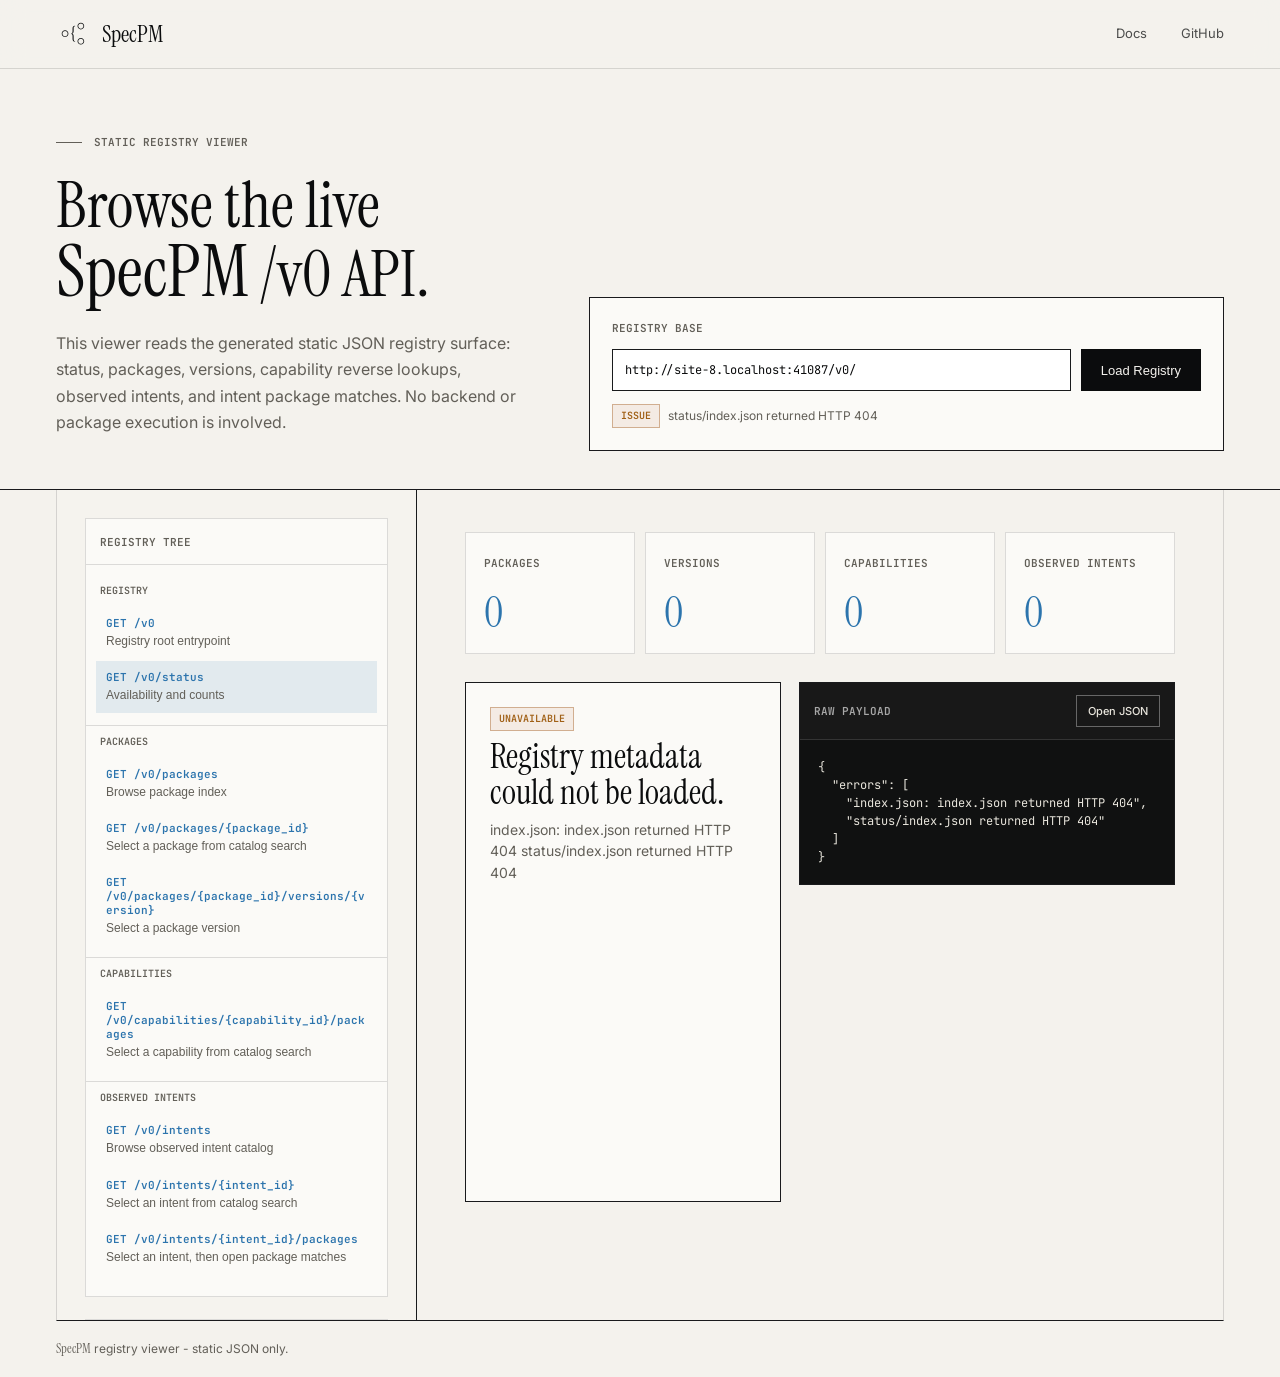
==== landing_page/viewer.html @ c925a7ac "Add registry viewer route builder" ====
<!DOCTYPE html>
<html lang="en">
<head>
  <meta charset="utf-8" />
  <meta name="viewport" content="width=device-width, initial-scale=1" />
  <title>SpecPM Registry Viewer</title>
  <meta
    name="description"
    content="Browse the static SpecPM /v0 registry API: status, packages, versions, capabilities, and observed intents."
  />
  <link rel="preconnect" href="https://fonts.googleapis.com" />
  <link rel="preconnect" href="https://fonts.gstatic.com" crossorigin />
  <link
    href="https://fonts.googleapis.com/css2?family=Instrument+Serif:ital@0;1&family=Inter:wght@400;500;600;700&family=JetBrains+Mono:wght@400;500;600&display=swap"
    rel="stylesheet"
  />
  <link rel="stylesheet" href="./assets/specpm-design.css" />
  <link rel="stylesheet" href="./assets/viewer.css" />
</head>
<body class="viewer-page">
  <header class="site-nav">
    <div class="wrap nav-inner">
      <a class="brand" href="https://0al-spec.github.io/SpecPM" aria-label="SpecPM documentation home">
        <svg class="brand-mark" viewBox="0 0 1091 1091" fill="none" aria-hidden="true">
          <path d="M374 534.5C374 488.384 336.616 451 290.5 451C244.384 451 207 488.384 207 534.5C207 580.616 244.384 618 290.5 618V642C231.129 642 183 593.871 183 534.5C183 475.129 231.129 427 290.5 427C349.871 427 398 475.129 398 534.5C398 593.871 349.871 642 290.5 642V618C336.616 618 374 580.616 374 534.5Z" fill="currentColor" />
          <path d="M881 291.5C881 245.384 843.616 208 797.5 208C751.384 208 714 245.384 714 291.5C714 337.616 751.384 375 797.5 375V399C738.129 399 690 350.871 690 291.5C690 232.129 738.129 184 797.5 184C856.871 184 905 232.129 905 291.5C905 350.871 856.871 399 797.5 399V375C843.616 375 881 337.616 881 291.5Z" fill="currentColor" />
          <path d="M881 777.5C881 731.384 843.616 694 797.5 694C751.384 694 714 731.384 714 777.5C714 823.616 751.384 861 797.5 861V885C738.129 885 690 836.871 690 777.5C690 718.129 738.129 670 797.5 670C856.871 670 905 718.129 905 777.5C905 836.871 856.871 885 797.5 885V861C843.616 861 881 823.616 881 777.5Z" fill="currentColor" />
          <path d="M606.6 785.6C556.2 785.6 531 758.4 531 704V618.8C531 590.4 527.6 570.6 520.8 559.4C514.4 547.8 504.2 542 490.2 542C485.4 542 483 539.6 483 534.8C483 530 485.4 527.6 490.2 527.6C504.2 527.6 514.4 521.8 520.8 510.2C527.6 498.6 531 478.8 531 450.8V365.6C531 311.2 556.2 284 606.6 284C611.4 284 613.8 286.4 613.8 291.2C613.8 296 611.4 298.4 606.6 298.4C579.4 298.4 565.8 320 565.8 363.2V448.4C565.8 475.2 562.2 494.8 555 507.2C548.2 519.6 537 528.8 521.4 534.8C537 540.8 548.2 550 555 562.4C562.2 574.8 565.8 594.4 565.8 621.2V706.4C565.8 749.6 579.4 771.2 606.6 771.2C611.4 771.2 613.8 773.6 613.8 778.4C613.8 783.2 611.4 785.6 606.6 785.6Z" fill="currentColor" />
        </svg>
        SpecPM
      </a>
      <nav class="nav-links" aria-label="Registry viewer navigation">
        <a href="https://0al-spec.github.io/SpecPM">Docs</a>
        <a href="https://github.com/0al-spec/SpecPM" target="_blank" rel="noopener">GitHub</a>
      </nav>
    </div>
  </header>

  <main>
    <section class="hero">
      <div class="wrap hero-grid">
        <div>
          <p class="eyebrow">Static Registry Viewer</p>
          <h1 class="display">Browse the live <span class="serif-name">SpecPM</span> /v0 API.</h1>
          <p class="lede">
            This viewer reads the generated static JSON registry surface:
            status, packages, versions, capability reverse lookups, observed
            intents, and intent package matches. No backend or package execution
            is involved.
          </p>
        </div>

        <form class="registry-control" id="registry-form">
          <label for="registry-base">Registry base</label>
          <div class="registry-input-row">
            <input id="registry-base" name="registry-base" autocomplete="off" />
            <button class="btn primary" type="submit">Load Registry</button>
          </div>
          <div class="status-line" id="load-status">
            <span class="pill warn">Waiting</span>
            <span class="status-message">Choose a registry and load metadata.</span>
          </div>
        </form>
      </div>
    </section>

    <section class="viewer">
      <aside class="sidebar" aria-label="Registry navigation">
        <div class="sidebar-inner">
          <section class="panel">
            <div class="panel-head">
              <span class="panel-title">Registry Tree</span>
            </div>
            <div class="tree" id="endpoint-tree"></div>
          </section>

          <section class="panel">
            <div class="panel-head">
              <span class="panel-title">Catalog Search</span>
              <span class="pill" id="catalog-count">0</span>
            </div>
            <div class="catalog-search">
              <input class="search-input" id="catalog-filter" placeholder="Search packages, intents, capabilities" />
              <div class="segmented" aria-label="Catalog search scope">
                <button class="segment active" type="button" data-action="catalog-mode" data-mode="all">All</button>
                <button class="segment" type="button" data-action="catalog-mode" data-mode="package">Packages</button>
                <button class="segment" type="button" data-action="catalog-mode" data-mode="intent">Intents</button>
                <button class="segment" type="button" data-action="catalog-mode" data-mode="capability">Capabilities</button>
              </div>
            </div>
            <div class="list catalog-list" id="catalog-list"></div>
          </section>
        </div>
      </aside>

      <section class="content" aria-live="polite">
        <div class="summary-grid" id="summary-grid"></div>
        <div class="route-alert" id="route-alert" hidden></div>
        <div class="workspace">
          <article class="detail" id="detail-panel"></article>
          <section class="json-panel">
            <div class="panel-head">
              <span class="panel-title" id="json-title">Raw Payload</span>
              <a class="btn small" id="raw-link" href="#" target="_blank" rel="noopener">Open JSON</a>
            </div>
            <pre id="json-output">{}</pre>
          </section>
        </div>
      </section>
    </section>
  </main>

  <footer class="footer">
    <div class="wrap">
      <span><span class="serif-name">SpecPM</span> registry viewer - static JSON only.</span>
    </div>
  </footer>

  <script src="./assets/viewer.js" defer></script>
</body>
</html>
---- landing_page/assets/specpm-design.css ----
:root {
  --ink: #0b0c0d;
  --ink-2: #151719;
  --paper: #f4f2ed;
  --paper-2: #e8e4dc;
  --paper-3: #dad5ca;
  --panel: #fbfaf7;
  --muted: #625f58;
  --muted-2: #858078;
  --rule: #191a1c;
  --rule-soft: rgba(25, 26, 28, 0.14);
  --rule-mid: rgba(25, 26, 28, 0.24);
  --accent: #2c74ad;
  --accent-soft: rgba(44, 116, 173, 0.12);
  --ok: #1f7a4c;
  --warn: #a06016;
  --dark-rule: rgba(244, 242, 237, 0.16);
  --serif: "Instrument Serif", Georgia, serif;
  --sans: "Inter", "Helvetica Neue", Arial, sans-serif;
  --mono: "JetBrains Mono", ui-monospace, SFMono-Regular, Menlo, monospace;
}

* {
  box-sizing: border-box;
}

body {
  margin: 0;
  background: var(--paper);
  color: var(--ink);
  font-family: var(--sans);
  font-size: 15px;
  line-height: 1.5;
  letter-spacing: 0;
  -webkit-font-smoothing: antialiased;
}

a {
  color: inherit;
  text-decoration: none;
}

code,
pre,
input {
  font-family: var(--mono);
}

.serif-name {
  font-family: var(--serif);
  font-size: 1.12em;
  font-weight: 400;
  letter-spacing: 0;
  line-height: inherit;
  text-transform: none;
  vertical-align: baseline;
}

.site-nav {
  position: sticky;
  top: 0;
  z-index: 30;
  border-bottom: 1px solid var(--rule-soft);
  background: color-mix(in oklab, var(--paper) 92%, transparent);
  backdrop-filter: blur(12px);
}

.brand {
  display: inline-flex;
  align-items: center;
  gap: 12px;
  font-family: var(--serif);
  font-size: 23px;
  line-height: 1;
}

.brand-mark {
  width: 34px;
  height: 34px;
  color: var(--ink);
}

.nav-links {
  display: flex;
  align-items: center;
  gap: 34px;
  color: var(--ink);
  font-size: 13px;
}

.nav-links a {
  opacity: 0.72;
  transition: opacity 160ms ease;
}

.nav-links a:hover {
  opacity: 1;
}

.inline-link:hover {
  color: var(--accent);
}

.btn {
  display: inline-flex;
  min-height: 42px;
  align-items: center;
  justify-content: center;
  gap: 10px;
  padding: 0 19px;
  border: 1px solid var(--rule);
  background: transparent;
  color: var(--ink);
  font-size: 13px;
  font-weight: 500;
  white-space: nowrap;
  cursor: pointer;
  transition:
    background-color 160ms ease,
    border-color 160ms ease,
    color 160ms ease,
    transform 160ms ease;
}

.btn:hover {
  transform: translateY(-1px);
  background: var(--ink);
  color: var(--paper);
}

.btn.primary {
  border-color: var(--ink);
  background: var(--ink);
  color: var(--paper);
}

.btn.primary:hover {
  border-color: var(--accent);
  background: var(--accent);
}

.btn.ghost {
  border-color: var(--rule-soft);
}

.btn.dark {
  border-color: var(--dark-rule);
  color: var(--paper);
}

.btn.dark:hover {
  background: var(--paper);
  color: var(--ink);
}

.btn.small {
  min-height: 32px;
  padding: 0 11px;
  font-size: 11px;
}

.btn svg {
  width: 14px;
  height: 14px;
  stroke-width: 1.8;
}

.pill {
  display: inline-flex;
  min-height: 24px;
  align-items: center;
  gap: 7px;
  padding: 0 8px;
  border: 1px solid var(--rule);
  color: var(--muted);
  font-family: var(--mono);
  font-size: 10px;
  font-weight: 600;
  line-height: 1;
  text-transform: uppercase;
}

.pill.live {
  border-color: color-mix(in oklab, var(--ok) 50%, white);
  background: color-mix(in oklab, var(--ok) 12%, white);
  color: var(--ok);
}

.pill.warn {
  border-color: color-mix(in oklab, var(--warn) 50%, white);
  background: color-mix(in oklab, var(--warn) 12%, white);
  color: var(--warn);
}
---- landing_page/assets/viewer.css ----
.viewer-page {
  --page-max: 1680px;
  --page-gutters: 112px;
}

.wrap {
  width: min(var(--page-max), calc(100vw - var(--page-gutters)));
  margin: 0 auto;
}

.nav-inner {
  display: grid;
  grid-template-columns: auto 1fr;
  align-items: center;
  gap: 32px;
  min-height: 68px;
}

.nav-links {
  justify-self: end;
}

.hero {
  padding: 58px 0 38px;
  border-bottom: 1px solid var(--rule);
}

.hero-grid {
  display: grid;
  grid-template-columns: minmax(0, 0.75fr) minmax(420px, 1fr);
  gap: 56px;
  align-items: end;
}

.eyebrow {
  display: inline-flex;
  align-items: center;
  gap: 12px;
  margin: 0;
  color: var(--muted);
  font-family: var(--mono);
  font-size: 11px;
  font-weight: 600;
  text-transform: uppercase;
}

.eyebrow::before {
  content: "";
  width: 26px;
  height: 1px;
  background: currentColor;
}

.display,
h1,
h2,
h3 {
  margin: 0;
  font-family: var(--serif);
  font-weight: 400;
  letter-spacing: 0;
}

.display {
  max-width: 700px;
  margin-top: 24px;
  font-size: 64px;
  line-height: 0.98;
}

h2 {
  font-size: 34px;
  line-height: 1.05;
}

h3 {
  font-size: 16px;
  font-weight: 700;
  line-height: 1.2;
}

.lede {
  max-width: 680px;
  margin-top: 22px;
  color: var(--muted);
  font-size: 16px;
  line-height: 1.65;
}

.registry-control {
  display: grid;
  gap: 13px;
  padding: 22px;
  border: 1px solid var(--rule);
  background: var(--panel);
}

.registry-control label {
  color: var(--muted);
  font-family: var(--mono);
  font-size: 11px;
  font-weight: 600;
  text-transform: uppercase;
}

.registry-input-row {
  display: grid;
  grid-template-columns: minmax(0, 1fr) auto;
  gap: 10px;
}

.registry-input-row input {
  min-height: 40px;
  width: 100%;
  border: 1px solid var(--rule);
  background: white;
  color: var(--ink);
  padding: 0 12px;
  font-size: 12px;
}

.status-line {
  display: flex;
  flex-wrap: wrap;
  align-items: center;
  gap: 8px;
  color: var(--muted);
  font-size: 12px;
  line-height: 1;
}

.status-message {
  display: inline-flex;
  min-height: 24px;
  align-items: center;
  line-height: 1.2;
}

.viewer {
  display: grid;
  grid-template-columns: 360px minmax(0, 1fr);
  width: min(var(--page-max), calc(100vw - var(--page-gutters)));
  min-height: calc(100vh - 70px);
  margin: 0 auto;
  border-right: 1px solid var(--rule-soft);
  border-bottom: 1px solid var(--rule);
  border-left: 1px solid var(--rule-soft);
}

.sidebar {
  border-right: 1px solid var(--rule);
  background: color-mix(in oklab, var(--paper) 92%, white);
}

.sidebar-inner {
  position: sticky;
  top: 70px;
  display: grid;
  max-height: calc(100vh - 70px);
  overflow: auto;
  padding: 28px;
  gap: 22px;
}

.panel {
  border: 1px solid var(--rule-soft);
  background: var(--panel);
}

.panel-head {
  display: flex;
  align-items: center;
  justify-content: space-between;
  gap: 10px;
  min-height: 46px;
  padding: 12px 14px;
  border-bottom: 1px solid var(--rule-soft);
}

.panel-title {
  font-family: var(--mono);
  font-size: 11px;
  font-weight: 600;
  text-transform: uppercase;
  color: var(--muted);
}

.tree {
  display: grid;
  padding: 10px 0;
}

.tree-group {
  display: grid;
  gap: 3px;
  padding: 8px 10px 12px;
}

.tree-group + .tree-group {
  border-top: 1px solid var(--rule-soft);
}

.tree-group-title {
  padding: 0 4px 6px;
  color: var(--muted);
  font-family: var(--mono);
  font-size: 10px;
  font-weight: 600;
  text-transform: uppercase;
}

.tree-item {
  display: grid;
  gap: 3px;
  width: 100%;
  padding: 9px 10px;
  border: 0;
  background: transparent;
  color: var(--ink);
  text-align: left;
  cursor: pointer;
}

.tree-item.static {
  cursor: default;
}

.tree-item:hover,
.tree-item.active {
  background: var(--accent-soft);
}

.tree-item.static:hover {
  background: transparent;
}

.tree-path {
  color: var(--accent);
  font-family: var(--mono);
  font-size: 11px;
  font-weight: 600;
  overflow-wrap: anywhere;
}

.tree-desc {
  color: var(--muted);
  font-size: 12px;
  line-height: 1.35;
}

.catalog-search {
  display: grid;
  gap: 10px;
  padding: 14px;
  border-bottom: 1px solid var(--rule-soft);
}

.search-input {
  width: 100%;
  min-height: 34px;
  border: 1px solid var(--rule);
  background: white;
  padding: 0 10px;
  font-size: 12px;
}

.segmented {
  display: grid;
  grid-template-columns: repeat(2, minmax(0, 1fr));
  border: 1px solid var(--rule-soft);
}

.segment {
  min-height: 30px;
  border: 0;
  border-right: 1px solid var(--rule-soft);
  border-bottom: 1px solid var(--rule-soft);
  background: transparent;
  color: var(--muted);
  font-family: var(--mono);
  font-size: 10px;
  font-weight: 600;
  text-transform: uppercase;
  cursor: pointer;
}

.segment:nth-child(2n) {
  border-right: 0;
}

.segment:nth-last-child(-n + 2) {
  border-bottom: 0;
}

.segment.active,
.segment:hover {
  background: var(--accent-soft);
  color: var(--accent);
}

.list {
  display: grid;
  max-height: 380px;
  overflow: auto;
}

.catalog-list {
  max-height: 520px;
}

.list-item {
  display: grid;
  gap: 4px;
  width: 100%;
  padding: 12px 14px;
  border: 0;
  border-top: 1px solid var(--rule-soft);
  background: transparent;
  color: var(--ink);
  text-align: left;
  cursor: pointer;
}

.list-item.static {
  cursor: default;
}

.list-item:hover,
.list-item.active {
  background: var(--accent-soft);
}

.list-item.static:hover {
  background: transparent;
}

.list-id {
  color: var(--accent);
  font-family: var(--mono);
  font-size: 12px;
  font-weight: 600;
  overflow-wrap: anywhere;
}

.list-meta {
  color: var(--muted);
  font-size: 12px;
  overflow-wrap: anywhere;
}

.list-type {
  width: max-content;
  padding: 2px 6px;
  border: 1px solid var(--rule-soft);
  color: var(--muted);
  font-family: var(--mono);
  font-size: 9px;
  font-weight: 600;
  text-transform: uppercase;
}

.list-note {
  padding: 10px 14px;
  border-top: 1px solid var(--rule-soft);
  color: var(--muted);
  font-size: 12px;
}

.content {
  min-width: 0;
  padding: 42px 48px;
}

.summary-grid {
  display: grid;
  grid-template-columns: repeat(4, minmax(0, 1fr));
  gap: 10px;
  margin-bottom: 28px;
}

.summary-card {
  min-height: 122px;
  padding: 18px;
  border: 1px solid var(--rule-soft);
  background: var(--panel);
}

.summary-card .value {
  margin-top: 18px;
  color: var(--accent);
  font-family: var(--serif);
  font-size: 42px;
  line-height: 1;
}

.route-alert[hidden] {
  display: none;
}

.route-alert {
  margin: -4px 0 24px;
  padding: 18px;
  border: 1px solid var(--rule);
  background: var(--panel);
}

.route-template-form {
  display: grid;
  gap: 13px;
}

.route-alert-head {
  display: flex;
  align-items: flex-start;
  justify-content: space-between;
  gap: 16px;
}

.route-alert-title {
  display: grid;
  justify-items: start;
  gap: 8px;
}

.route-alert-title strong {
  font-family: var(--mono);
  font-size: 12px;
  overflow-wrap: anywhere;
}

.route-alert-note {
  max-width: 760px;
  margin: 0;
  color: var(--muted);
  font-size: 13px;
  line-height: 1.5;
}

.route-builder {
  display: flex;
  flex-wrap: wrap;
  align-items: center;
  gap: 8px;
}

.route-literal,
.route-field {
  display: inline-flex;
  min-height: 40px;
  align-items: center;
  border: 1px solid var(--rule-soft);
  background: white;
  font-family: var(--mono);
  font-size: 12px;
}

.route-literal {
  padding: 0 10px;
  color: var(--ink);
}

.route-field {
  gap: 8px;
  padding: 0 10px;
  border-color: var(--rule);
}

.route-field:focus-within {
  border-color: var(--accent);
  box-shadow: inset 0 -2px 0 var(--accent);
}

.route-field span {
  color: var(--muted);
  font-size: 10px;
  font-weight: 600;
  text-transform: uppercase;
}

.route-field input {
  width: clamp(170px, 20vw, 320px);
  min-height: 34px;
  border: 0;
  background: transparent;
  color: var(--ink);
  padding: 0;
  font-size: 12px;
}

.route-field input:focus {
  outline: none;
}

.route-error {
  color: #9c2f28;
  font-size: 13px;
}

.workspace {
  display: grid;
  grid-template-columns: minmax(0, 0.84fr) minmax(360px, 1fr);
  gap: 18px;
  align-items: start;
}

.detail {
  min-height: 520px;
  padding: 24px;
  border: 1px solid var(--rule);
  background: var(--panel);
}

.detail-head {
  display: flex;
  align-items: flex-start;
  justify-content: space-between;
  gap: 18px;
  margin-bottom: 22px;
}

.detail-title {
  display: grid;
  gap: 8px;
  justify-items: start;
}

.detail-title > .pill {
  width: fit-content;
  justify-self: start;
}

.detail-title h2 {
  overflow-wrap: anywhere;
}

.detail-title p {
  margin: 0;
  color: var(--muted);
  font-size: 14px;
  line-height: 1.55;
}

.actions {
  display: flex;
  flex-wrap: wrap;
  gap: 8px;
}

.facts {
  display: grid;
  grid-template-columns: repeat(2, minmax(0, 1fr));
  gap: 10px;
  margin: 18px 0;
}

.fact {
  padding: 13px;
  border: 1px solid var(--rule-soft);
  background: white;
}

.fact span {
  display: block;
  color: var(--muted);
  font-family: var(--mono);
  font-size: 10px;
  font-weight: 600;
  text-transform: uppercase;
}

.fact strong {
  display: block;
  margin-top: 6px;
  font-size: 13px;
  overflow-wrap: anywhere;
}

.token-list {
  display: flex;
  flex-wrap: wrap;
  gap: 7px;
  margin-top: 14px;
}

.token {
  display: inline-flex;
  min-height: 28px;
  align-items: center;
  padding: 0 9px;
  border: 1px solid var(--rule);
  background: white;
  color: var(--muted);
  font-family: var(--mono);
  font-size: 11px;
  cursor: pointer;
}

.token:hover {
  border-color: var(--accent);
  color: var(--accent);
}

.catalog-grid {
  display: grid;
  gap: 10px;
  margin-top: 18px;
}

.catalog-row {
  display: grid;
  gap: 6px;
  width: 100%;
  padding: 14px;
  border: 1px solid var(--rule-soft);
  background: white;
  color: var(--ink);
  text-align: left;
  cursor: pointer;
}

.catalog-row:hover {
  border-color: var(--accent);
  background: var(--accent-soft);
}

.catalog-row-head {
  display: flex;
  flex-wrap: wrap;
  align-items: center;
  gap: 8px;
}

.catalog-row-id {
  color: var(--accent);
  font-family: var(--mono);
  font-size: 12px;
  font-weight: 600;
  overflow-wrap: anywhere;
}

.catalog-row-meta {
  color: var(--muted);
  font-size: 12px;
  line-height: 1.4;
}

.json-panel {
  border: 1px solid var(--rule);
  background: #101111;
  color: #e8e5dc;
}

.json-panel .panel-head {
  border-color: rgba(255, 255, 255, 0.12);
  background: rgba(255, 255, 255, 0.03);
}

.json-panel .panel-title {
  color: rgba(255, 255, 255, 0.62);
  text-transform: uppercase;
}

.json-panel .btn.small {
  border-color: rgba(255, 255, 255, 0.34);
  color: #e8e5dc;
}

.json-panel .btn.small:hover {
  border-color: #e8e5dc;
  background: #e8e5dc;
  color: #101111;
}

pre {
  max-height: 720px;
  margin: 0;
  overflow: auto;
  padding: 18px;
  font-size: 12px;
  line-height: 1.5;
  white-space: pre-wrap;
  overflow-wrap: anywhere;
}

.empty,
.error {
  padding: 18px;
  color: var(--muted);
  font-size: 13px;
}

.error {
  color: #9c2f28;
}

.footer {
  padding: 18px 0;
  color: var(--muted);
  font-size: 12px;
}

@media (max-width: 1120px) {
  .display {
    font-size: 58px;
  }

  .hero-grid,
  .viewer,
  .workspace {
    grid-template-columns: 1fr;
  }

  .sidebar {
    border-right: 0;
    border-bottom: 1px solid var(--rule);
  }

  .sidebar-inner {
    position: relative;
    top: 0;
    max-height: none;
  }

  .summary-grid {
    grid-template-columns: repeat(2, minmax(0, 1fr));
  }
}

@media (max-width: 720px) {
  .wrap {
    width: min(100% - 28px, var(--page-max));
  }

  .viewer {
    width: min(100% - 28px, var(--page-max));
  }

  .display {
    max-width: 100%;
    font-size: 42px;
  }

  .nav-inner,
  .nav-links,
  .registry-input-row,
  .facts,
  .summary-grid {
    grid-template-columns: 1fr;
  }

  .nav-inner,
  .nav-links {
    align-items: flex-start;
  }

  .nav-inner {
    padding: 16px 0;
    flex-direction: column;
  }

  .nav-links {
    display: grid;
    gap: 10px;
  }

  .route-alert-head,
  .route-builder {
    align-items: stretch;
  }

  .route-alert-head {
    display: grid;
  }

  .route-field input {
    width: 100%;
  }

  .content {
    padding: 22px 14px;
  }
}
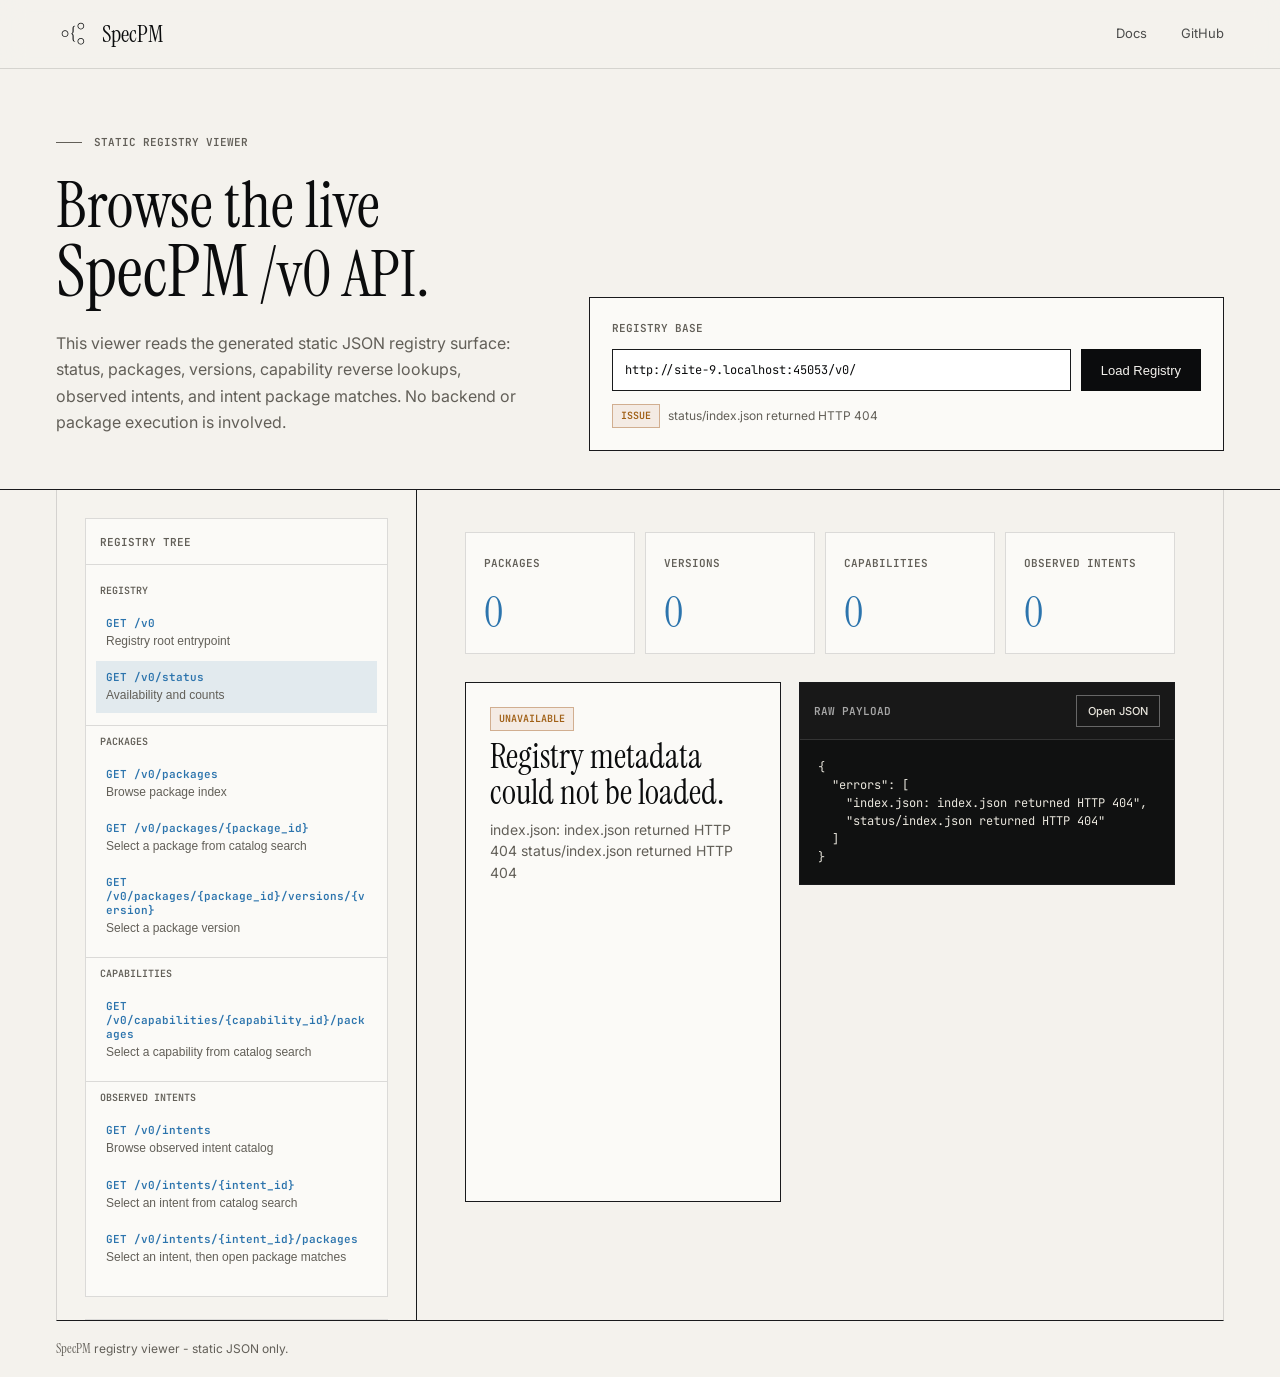
==== commit 1b56f1c5: "Make registry viewer route builder an overlay" ====
--- a/landing_page/viewer.html
+++ b/landing_page/viewer.html
@@ -95,8 +95,8 @@
 
       <section class="content" aria-live="polite">
         <div class="summary-grid" id="summary-grid"></div>
-        <div class="route-alert" id="route-alert" hidden></div>
         <div class="workspace">
+          <div class="route-alert" id="route-alert" hidden></div>
           <article class="detail" id="detail-panel"></article>
           <section class="json-panel">
             <div class="panel-head">
--- a/landing_page/assets/viewer.css
+++ b/landing_page/assets/viewer.css
@@ -398,7 +398,11 @@
 }
 
 .route-alert {
-  margin: -4px 0 24px;
+  position: absolute;
+  z-index: 20;
+  top: 0;
+  right: 0;
+  left: 0;
   padding: 18px;
   border: 1px solid var(--rule);
   background: var(--panel);
@@ -446,7 +450,7 @@
 .route-literal,
 .route-field {
   display: inline-flex;
-  min-height: 40px;
+  min-height: 42px;
   align-items: center;
   border: 1px solid var(--rule-soft);
   background: white;
@@ -479,7 +483,7 @@
 
 .route-field input {
   width: clamp(170px, 20vw, 320px);
-  min-height: 34px;
+  min-height: 36px;
   border: 0;
   background: transparent;
   color: var(--ink);
@@ -497,6 +501,7 @@
 }
 
 .workspace {
+  position: relative;
   display: grid;
   grid-template-columns: minmax(0, 0.84fr) minmax(360px, 1fr);
   gap: 18px;
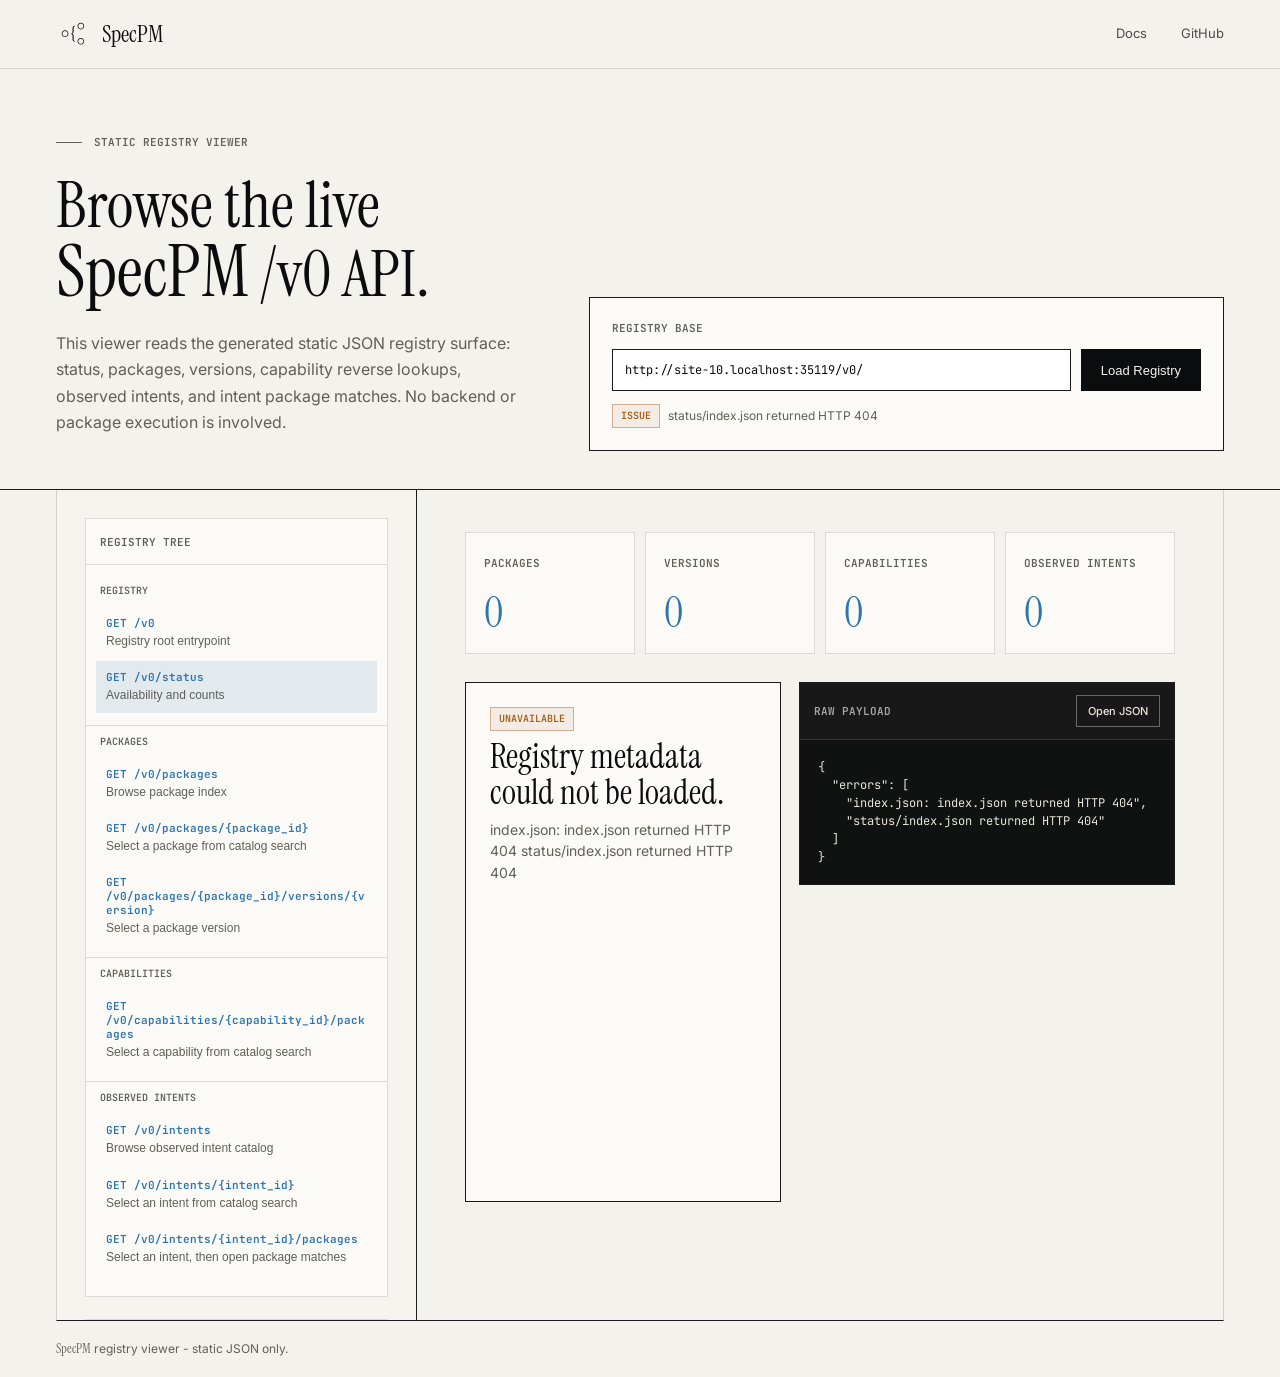
==== commit cce29f2c: "Render registry route builder as content" ====
--- a/landing_page/viewer.html
+++ b/landing_page/viewer.html
@@ -96,7 +96,6 @@
       <section class="content" aria-live="polite">
         <div class="summary-grid" id="summary-grid"></div>
         <div class="workspace">
-          <div class="route-alert" id="route-alert" hidden></div>
           <article class="detail" id="detail-panel"></article>
           <section class="json-panel">
             <div class="panel-head">
--- a/landing_page/assets/specpm-design.css
+++ b/landing_page/assets/specpm-design.css
@@ -122,6 +122,10 @@
     transform 160ms ease;
 }
 
+.btn[hidden] {
+  display: none;
+}
+
 .btn:hover {
   transform: translateY(-1px);
   background: var(--ink);
--- a/landing_page/assets/viewer.css
+++ b/landing_page/assets/viewer.css
@@ -393,57 +393,27 @@
   line-height: 1;
 }
 
-.route-alert[hidden] {
-  display: none;
-}
-
-.route-alert {
-  position: absolute;
-  z-index: 20;
-  top: 0;
-  right: 0;
-  left: 0;
-  padding: 18px;
-  border: 1px solid var(--rule);
-  background: var(--panel);
-}
-
 .route-template-form {
   display: grid;
-  gap: 13px;
-}
-
-.route-alert-head {
-  display: flex;
-  align-items: flex-start;
-  justify-content: space-between;
-  gap: 16px;
-}
-
-.route-alert-title {
-  display: grid;
-  justify-items: start;
-  gap: 8px;
-}
-
-.route-alert-title strong {
-  font-family: var(--mono);
-  font-size: 12px;
-  overflow-wrap: anywhere;
-}
-
-.route-alert-note {
-  max-width: 760px;
-  margin: 0;
-  color: var(--muted);
-  font-size: 13px;
-  line-height: 1.5;
+  gap: 18px;
+}
+
+.route-template-form .detail-title {
+  min-width: 0;
+}
+
+.route-template-form .detail-title h2 {
+  font-family: var(--mono);
+  font-size: 18px;
+  font-weight: 600;
+  line-height: 1.35;
+  word-break: break-word;
 }
 
 .route-builder {
   display: flex;
   flex-wrap: wrap;
-  align-items: center;
+  align-items: stretch;
   gap: 8px;
 }
 
@@ -465,6 +435,9 @@
 
 .route-field {
   gap: 8px;
+  width: 100%;
+  max-width: 100%;
+  min-width: 0;
   padding: 0 10px;
   border-color: var(--rule);
 }
@@ -482,7 +455,8 @@
 }
 
 .route-field input {
-  width: clamp(170px, 20vw, 320px);
+  width: 100%;
+  min-width: 0;
   min-height: 36px;
   border: 0;
   background: transparent;
@@ -501,7 +475,6 @@
 }
 
 .workspace {
-  position: relative;
   display: grid;
   grid-template-columns: minmax(0, 0.84fr) minmax(360px, 1fr);
   gap: 18px;
@@ -768,15 +741,6 @@
     gap: 10px;
   }
 
-  .route-alert-head,
-  .route-builder {
-    align-items: stretch;
-  }
-
-  .route-alert-head {
-    display: grid;
-  }
-
   .route-field input {
     width: 100%;
   }
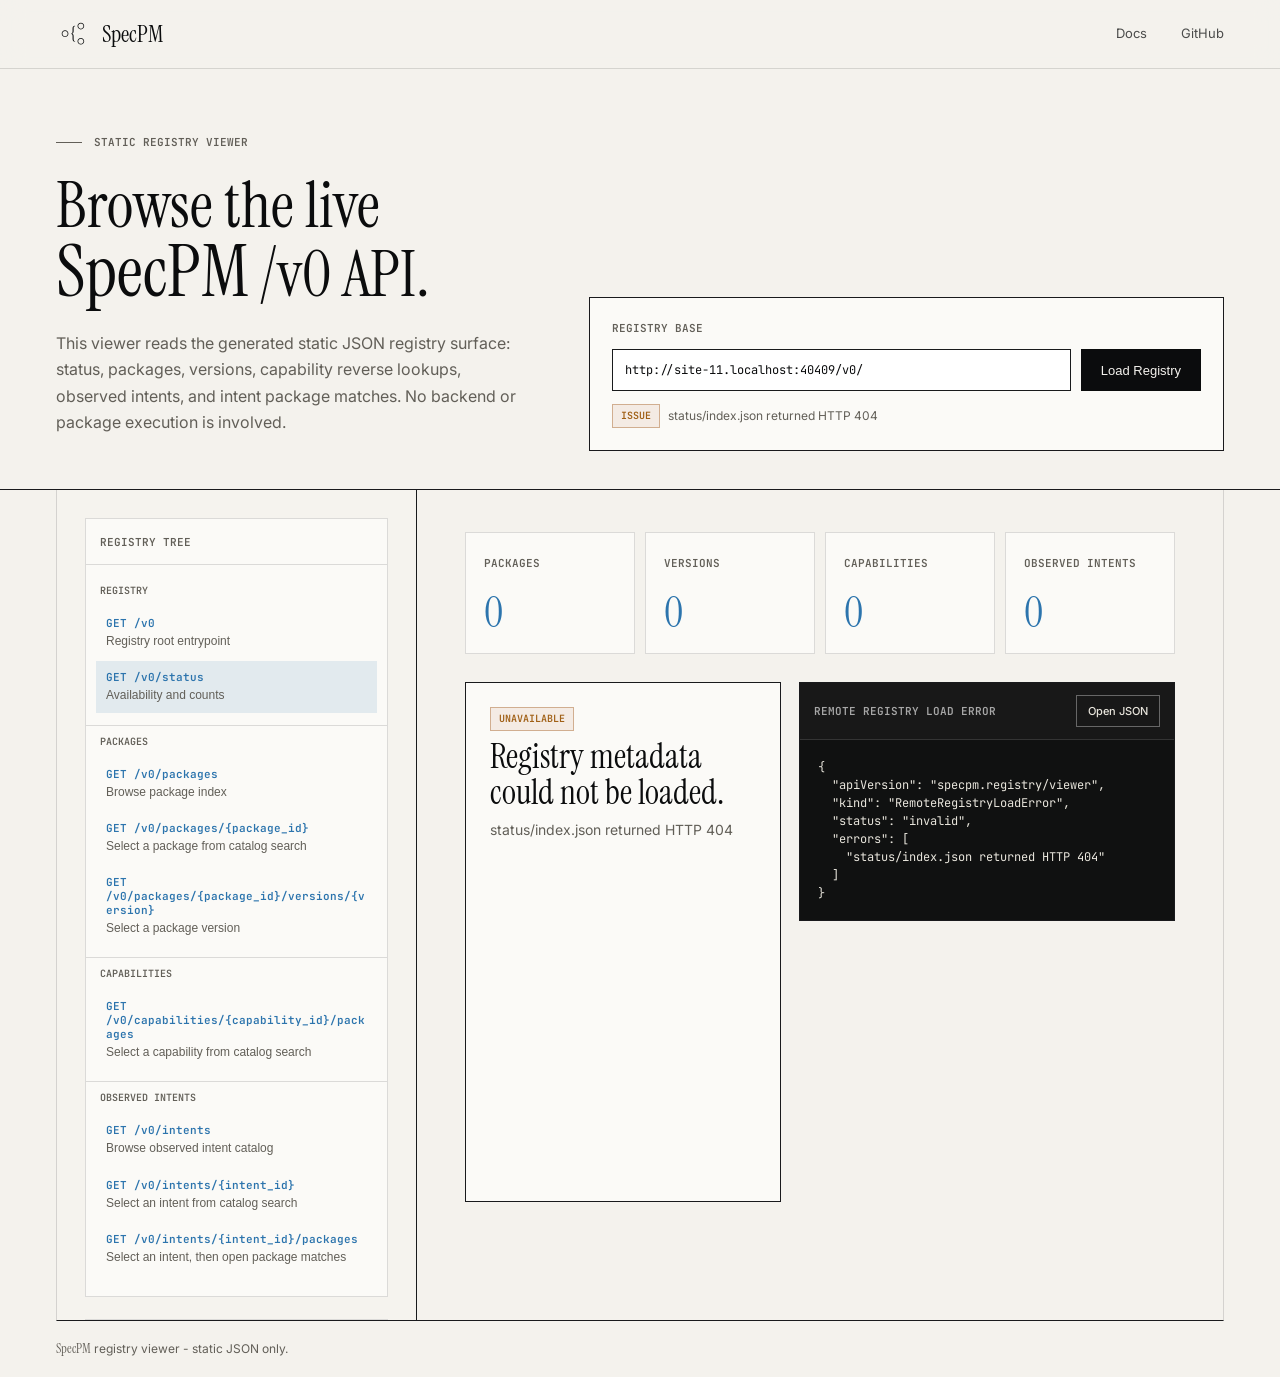
==== commit 928ea4e7: "Address registry viewer review feedback" ====
--- a/landing_page/viewer.html
+++ b/landing_page/viewer.html
@@ -80,7 +80,12 @@
               <span class="pill" id="catalog-count">0</span>
             </div>
             <div class="catalog-search">
-              <input class="search-input" id="catalog-filter" placeholder="Search packages, intents, capabilities" />
+              <input
+                class="search-input"
+                id="catalog-filter"
+                placeholder="Search packages, intents, capabilities"
+                aria-label="Search packages, intents, capabilities"
+              />
               <div class="segmented" aria-label="Catalog search scope">
                 <button class="segment active" type="button" data-action="catalog-mode" data-mode="all">All</button>
                 <button class="segment" type="button" data-action="catalog-mode" data-mode="package">Packages</button>
--- a/landing_page/assets/viewer.css
+++ b/landing_page/assets/viewer.css
@@ -470,8 +470,18 @@
 }
 
 .route-error {
+  display: flex;
+  flex-wrap: wrap;
+  align-items: center;
+  gap: 10px;
+  padding: 10px;
+  border: 1px solid color-mix(in oklab, #9c2f28 45%, white);
+  background: color-mix(in oklab, #9c2f28 8%, white);
   color: #9c2f28;
-  font-size: 13px;
+  font-family: var(--mono);
+  font-size: 12px;
+  line-height: 1.45;
+  overflow-wrap: anywhere;
 }
 
 .workspace {
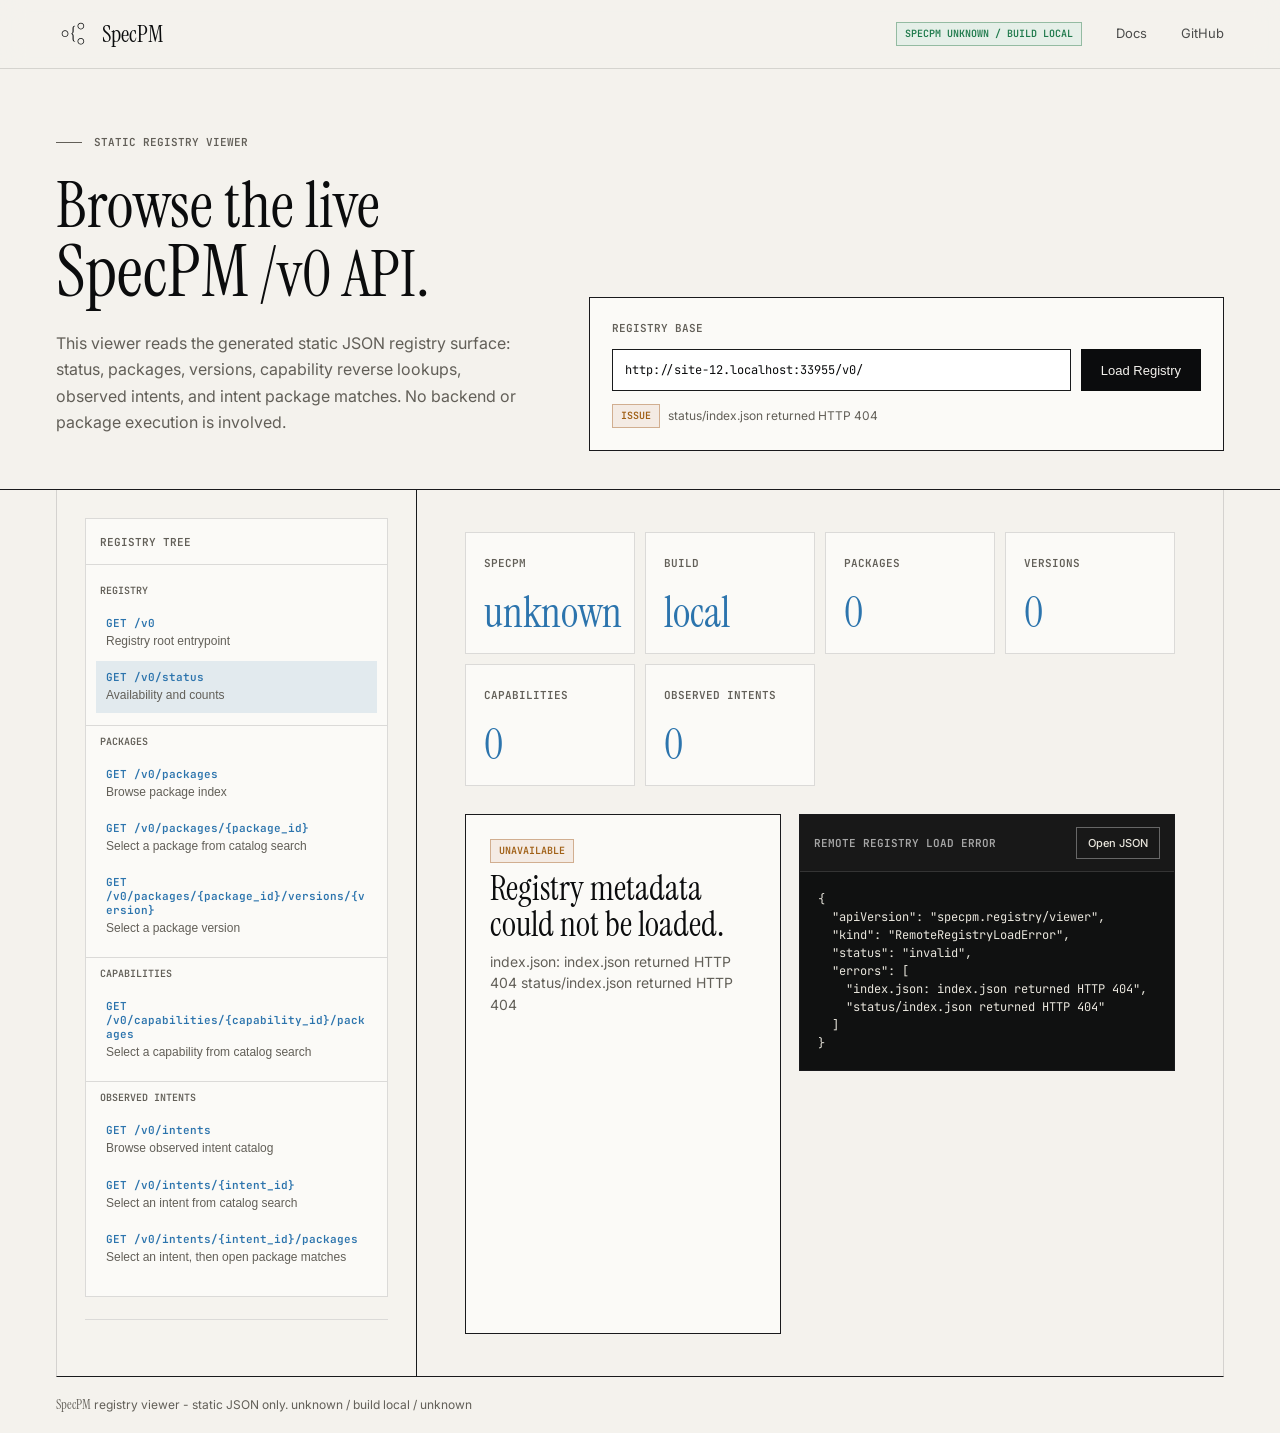
==== commit 804dbb56: "Show SpecPM build metadata on Pages" ====
--- a/landing_page/viewer.html
+++ b/landing_page/viewer.html
@@ -30,6 +30,7 @@
         SpecPM
       </a>
       <nav class="nav-links" aria-label="Registry viewer navigation">
+        <span class="pill live" id="viewer-build-badge">SpecPM v__SPECPM_VERSION__ / build __SPECPM_BUILD_NUMBER__</span>
         <a href="https://0al-spec.github.io/SpecPM">Docs</a>
         <a href="https://github.com/0al-spec/SpecPM" target="_blank" rel="noopener">GitHub</a>
       </nav>
@@ -116,7 +117,7 @@
 
   <footer class="footer">
     <div class="wrap">
-      <span><span class="serif-name">SpecPM</span> registry viewer - static JSON only.</span>
+      <span><span class="serif-name">SpecPM</span> registry viewer - static JSON only. <span id="viewer-build-line">v__SPECPM_VERSION__ / build __SPECPM_BUILD_NUMBER__ / __SPECPM_BUILD_REVISION_SHORT__</span></span>
     </div>
   </footer>
 
--- a/landing_page/assets/viewer.css
+++ b/landing_page/assets/viewer.css
@@ -742,6 +742,7 @@
   }
 
   .nav-inner {
+    display: flex;
     padding: 16px 0;
     flex-direction: column;
   }
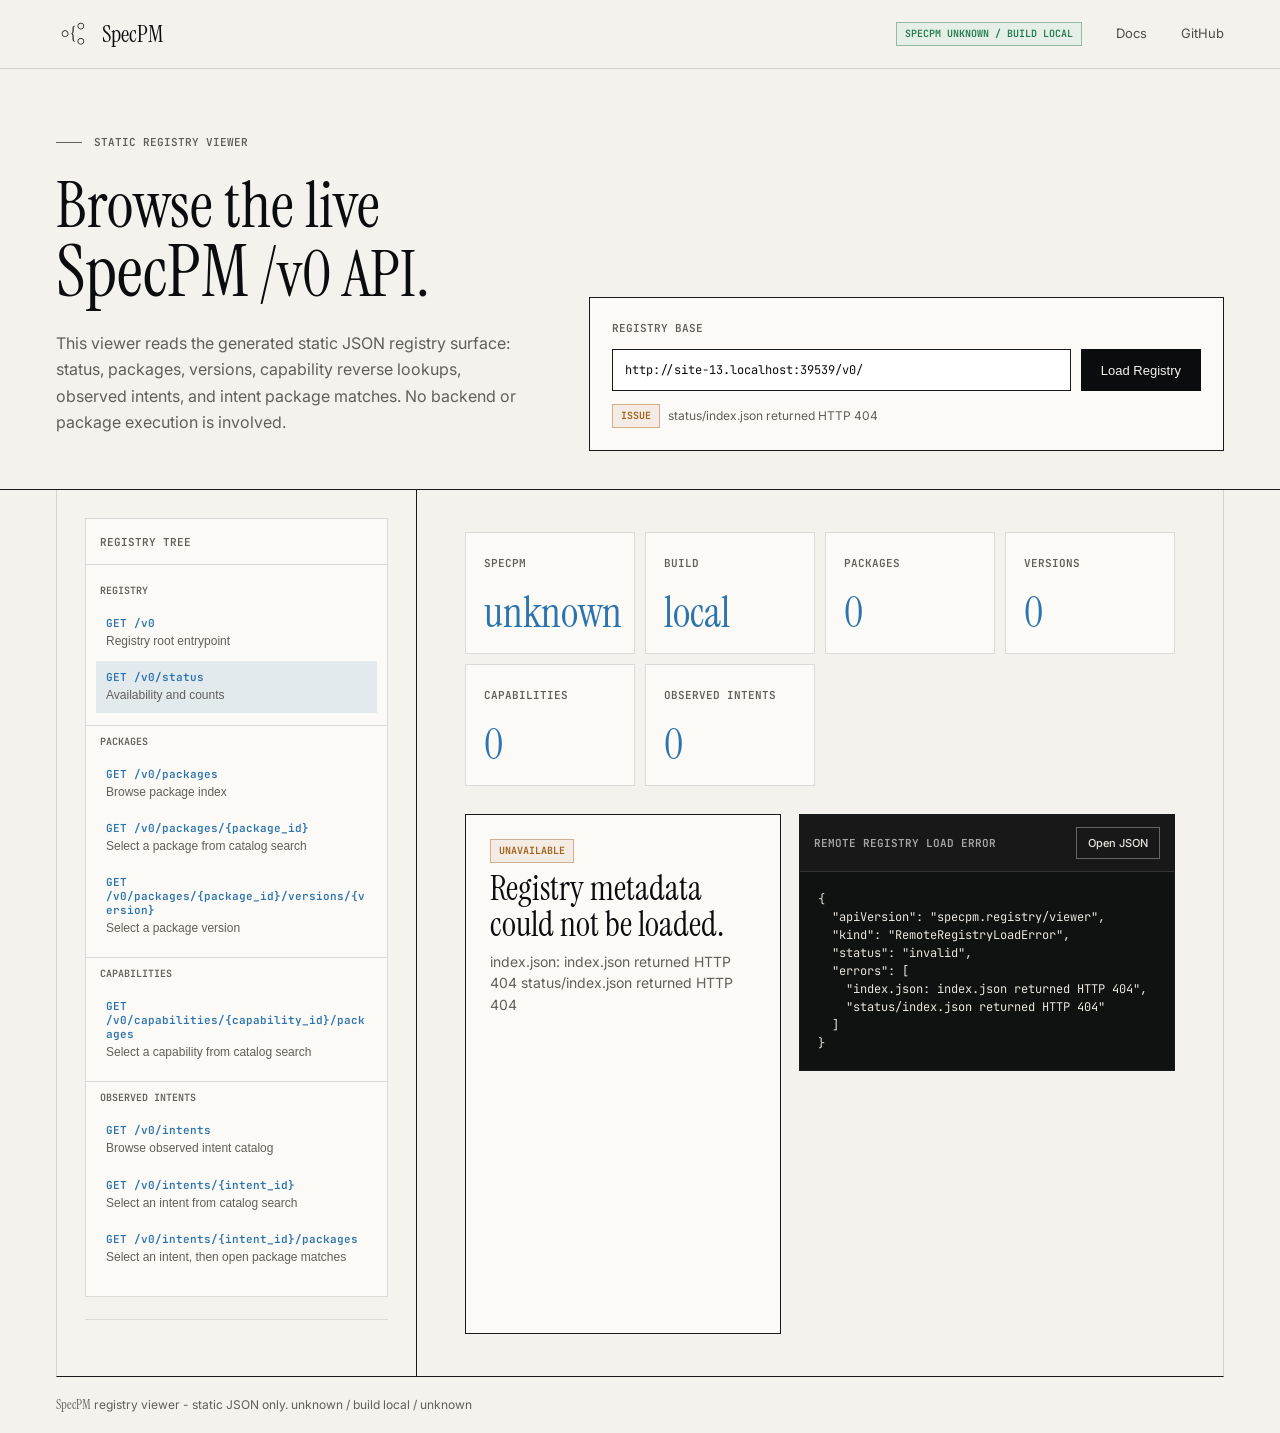
==== commit 991120d3: "Restore GitHub Pages DocC root redirect" ====
--- a/landing_page/viewer.html
+++ b/landing_page/viewer.html
@@ -20,7 +20,7 @@
 <body class="viewer-page">
   <header class="site-nav">
     <div class="wrap nav-inner">
-      <a class="brand" href="https://0al-spec.github.io/SpecPM" aria-label="SpecPM documentation home">
+      <a class="brand" href="https://0al-spec.github.io/SpecPM/documentation/specpm/" aria-label="SpecPM documentation home">
         <svg class="brand-mark" viewBox="0 0 1091 1091" fill="none" aria-hidden="true">
           <path d="M374 534.5C374 488.384 336.616 451 290.5 451C244.384 451 207 488.384 207 534.5C207 580.616 244.384 618 290.5 618V642C231.129 642 183 593.871 183 534.5C183 475.129 231.129 427 290.5 427C349.871 427 398 475.129 398 534.5C398 593.871 349.871 642 290.5 642V618C336.616 618 374 580.616 374 534.5Z" fill="currentColor" />
           <path d="M881 291.5C881 245.384 843.616 208 797.5 208C751.384 208 714 245.384 714 291.5C714 337.616 751.384 375 797.5 375V399C738.129 399 690 350.871 690 291.5C690 232.129 738.129 184 797.5 184C856.871 184 905 232.129 905 291.5C905 350.871 856.871 399 797.5 399V375C843.616 375 881 337.616 881 291.5Z" fill="currentColor" />
@@ -31,7 +31,7 @@
       </a>
       <nav class="nav-links" aria-label="Registry viewer navigation">
         <span class="pill live" id="viewer-build-badge">SpecPM v__SPECPM_VERSION__ / build __SPECPM_BUILD_NUMBER__</span>
-        <a href="https://0al-spec.github.io/SpecPM">Docs</a>
+        <a href="https://0al-spec.github.io/SpecPM/documentation/specpm/">Docs</a>
         <a href="https://github.com/0al-spec/SpecPM" target="_blank" rel="noopener">GitHub</a>
       </nav>
     </div>
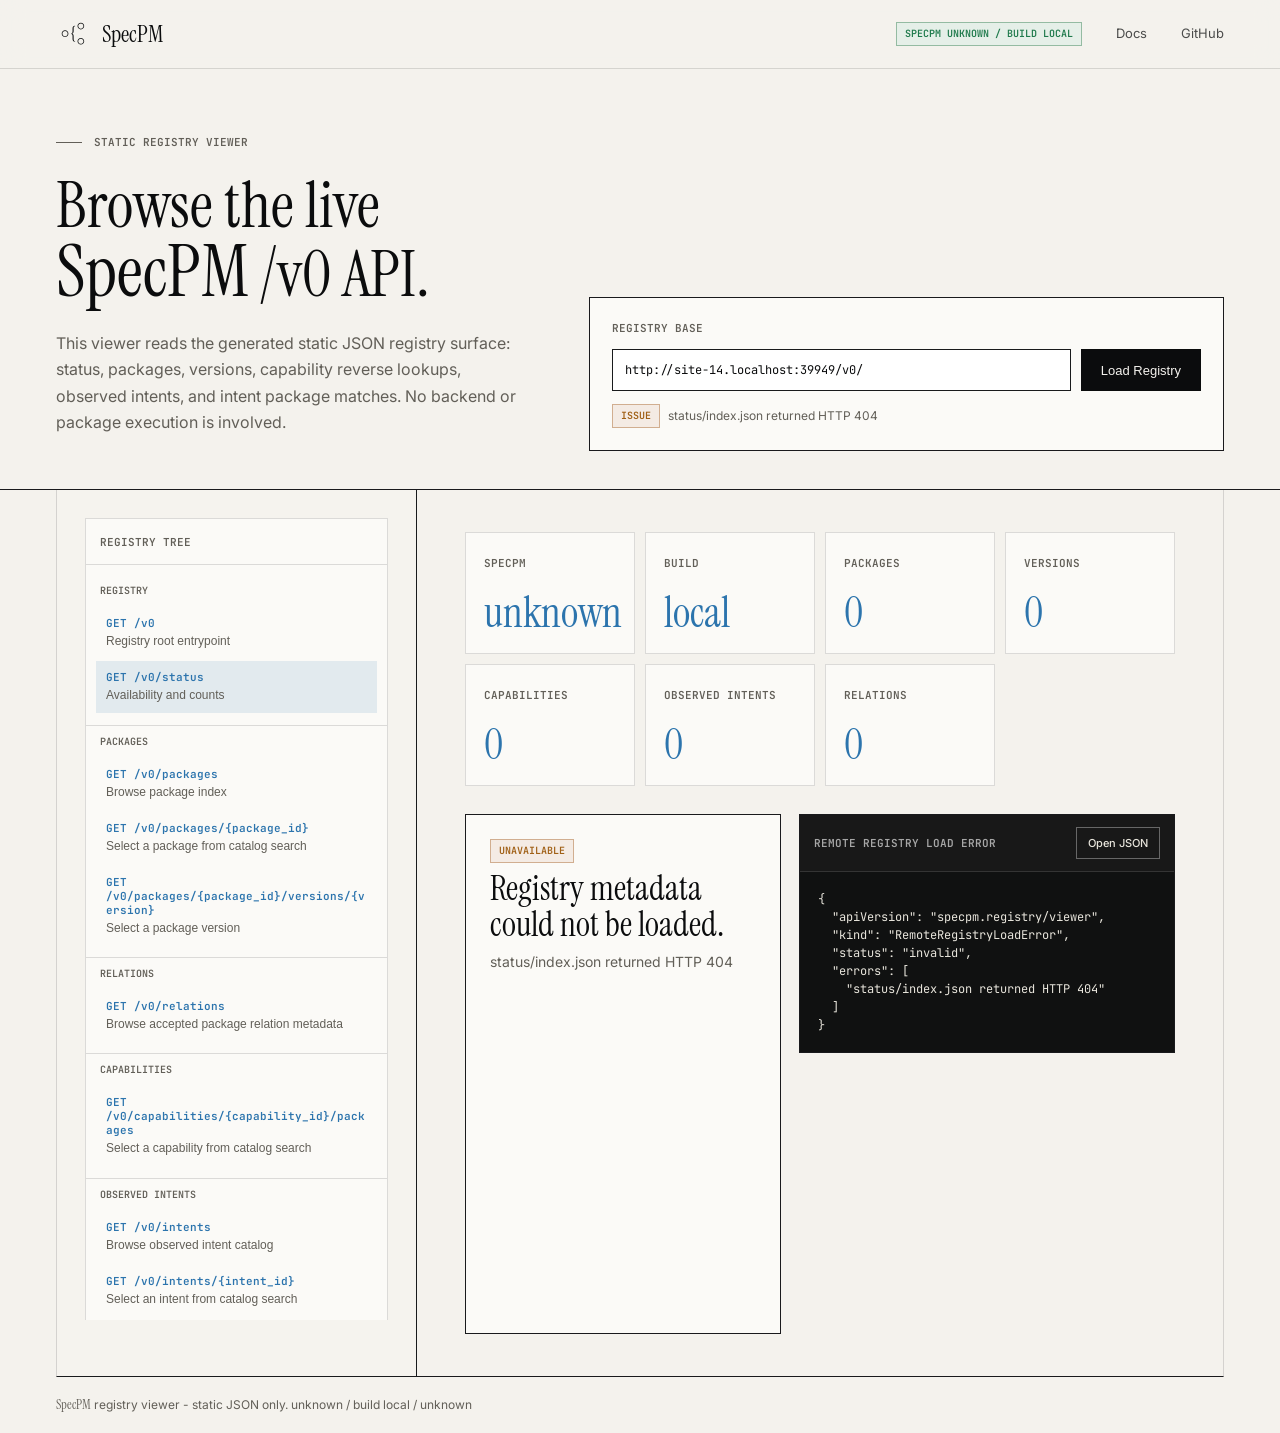
==== commit 97fa38d2: "Add browser-local BM25 catalog search" ====
--- a/landing_page/viewer.html
+++ b/landing_page/viewer.html
@@ -86,7 +86,9 @@
                 id="catalog-filter"
                 placeholder="Search packages, intents, capabilities"
                 aria-label="Search packages, intents, capabilities"
+                aria-describedby="catalog-search-help"
               />
+              <p class="list-note" id="catalog-search-help">Search by words or an exact ID. Best matches appear first.</p>
               <div class="segmented" aria-label="Catalog search scope">
                 <button class="segment active" type="button" data-action="catalog-mode" data-mode="all">All</button>
                 <button class="segment" type="button" data-action="catalog-mode" data-mode="package">Packages</button>
@@ -121,6 +123,7 @@
     </div>
   </footer>
 
+  <script src="./assets/catalog-search.js" defer></script>
   <script src="./assets/viewer.js" defer></script>
 </body>
 </html>
--- a/landing_page/assets/viewer.css
+++ b/landing_page/assets/viewer.css
@@ -489,13 +489,19 @@
   grid-template-columns: minmax(0, 0.84fr) minmax(360px, 1fr);
   gap: 18px;
   align-items: start;
+  min-width: 0;
 }
 
 .detail {
+  min-width: 0;
   min-height: 520px;
   padding: 24px;
   border: 1px solid var(--rule);
   background: var(--panel);
+}
+
+.json-panel {
+  min-width: 0;
 }
 
 .detail-head {
@@ -568,6 +574,10 @@
   flex-wrap: wrap;
   gap: 7px;
   margin-top: 14px;
+}
+
+.capability-list {
+  min-width: 0;
 }
 
 .token {
@@ -586,6 +596,13 @@
 .token:hover {
   border-color: var(--accent);
   color: var(--accent);
+}
+
+.capability-token {
+  min-width: 0;
+  max-width: 100%;
+  white-space: normal;
+  overflow-wrap: anywhere;
 }
 
 .catalog-grid {
@@ -759,4 +776,43 @@
   .content {
     padding: 22px 14px;
   }
-}
+
+  .detail-head {
+    flex-direction: column;
+    gap: 12px;
+  }
+
+  .detail-title {
+    width: 100%;
+    min-width: 0;
+  }
+
+  .capability-list {
+    display: grid;
+    grid-template-columns: minmax(0, 1fr);
+    gap: 0;
+  }
+
+  .capability-token {
+    display: block;
+    width: 100%;
+    min-width: 0;
+    max-width: 100%;
+    min-height: 34px;
+    padding: 7px 0;
+    border: 0;
+    border-bottom: 1px solid var(--rule-soft);
+    background: transparent;
+    line-height: 1.45;
+    overflow-wrap: anywhere;
+    text-align: left;
+  }
+
+  .capability-token:last-child {
+    border-bottom: 0;
+  }
+
+  .capability-token:hover {
+    background: var(--accent-soft);
+  }
+}
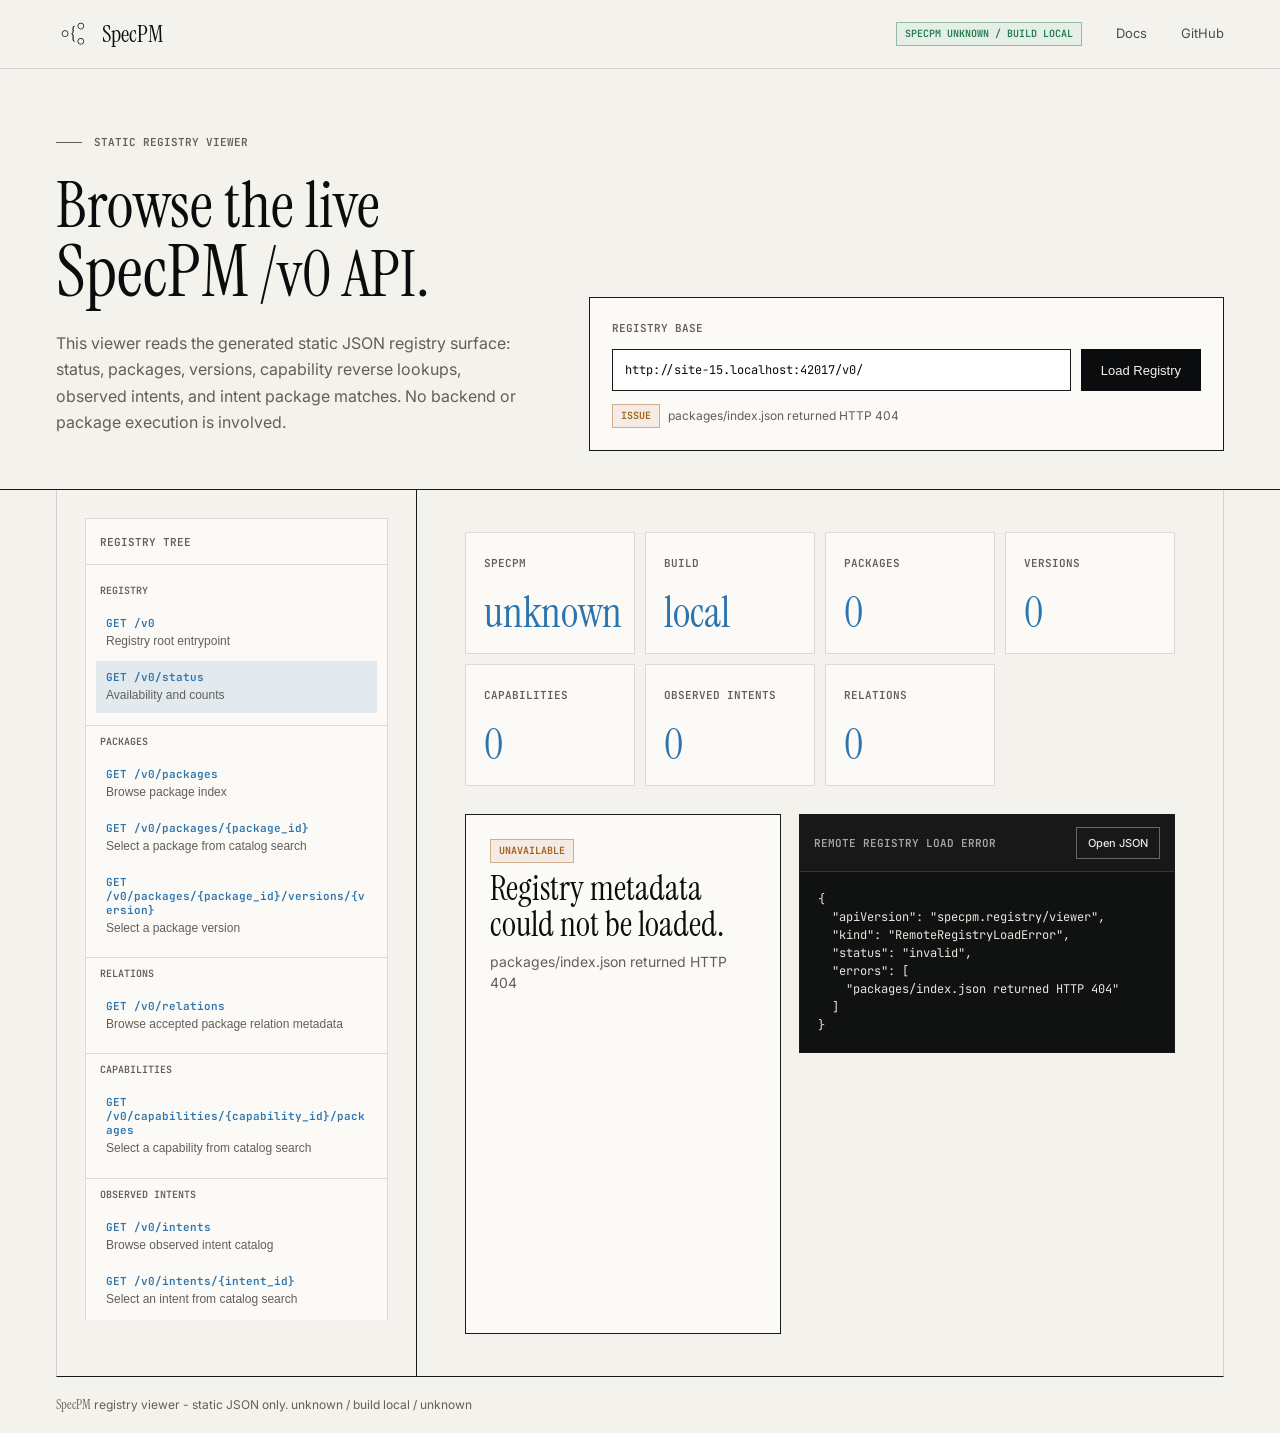
==== commit 65a9012d: "Prebuild browser catalog indexes during publication" ====
--- a/landing_page/viewer.html
+++ b/landing_page/viewer.html
@@ -123,7 +123,7 @@
     </div>
   </footer>
 
-  <script src="./assets/catalog-search.js" defer></script>
-  <script src="./assets/viewer.js" defer></script>
+  <script src="./assets/catalog-search.js?v=__SPECPM_BUILD_REVISION__" defer></script>
+  <script src="./assets/viewer.js?v=__SPECPM_BUILD_REVISION__" defer></script>
 </body>
 </html>
